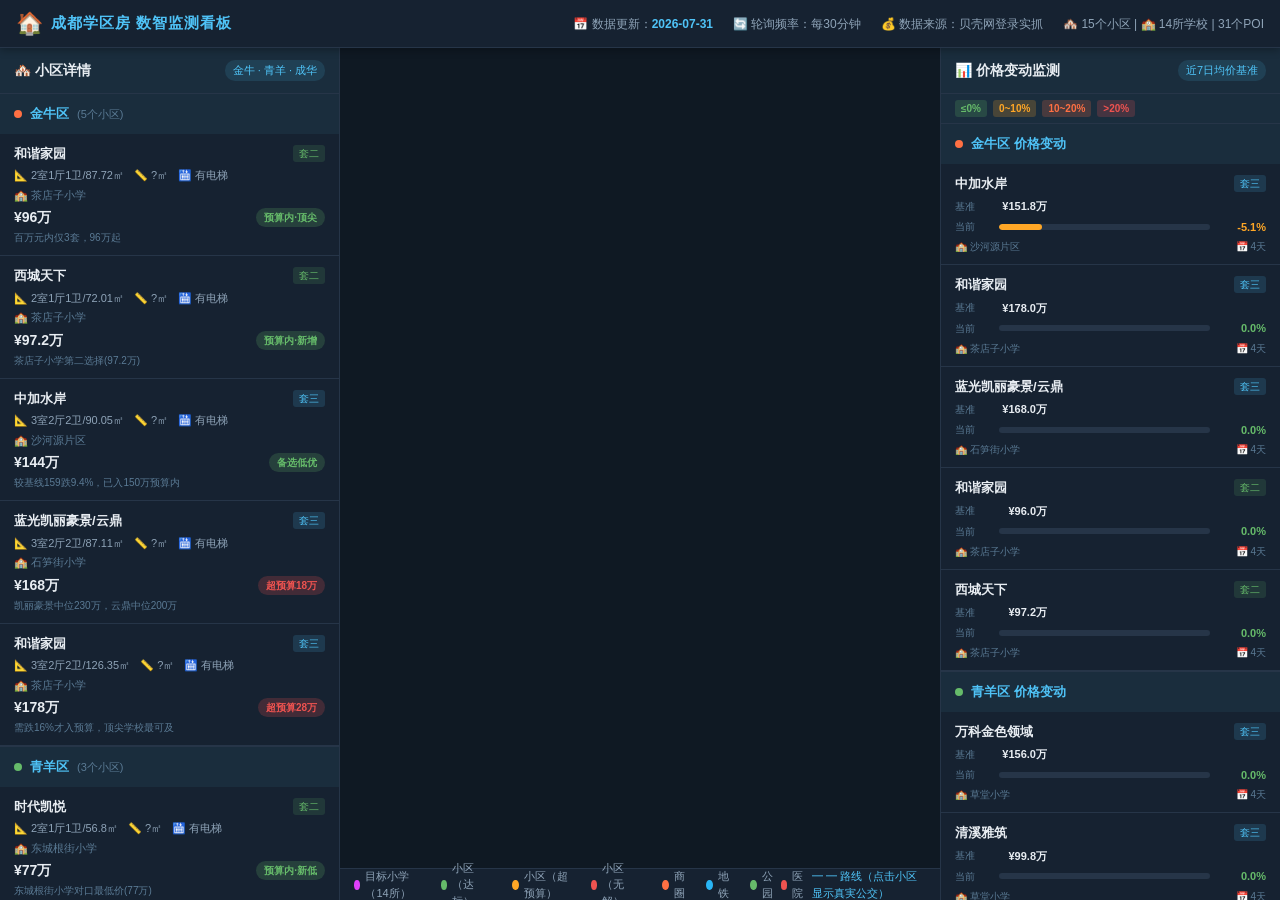
==== index.html @ 5fe9c040 "feat: 区域轮廓+公交路线+医院POI - 3区边界高亮 (AMap.DistrictSearch, 半透明填充) - 点击小区→AMap.Transfer真实公交/步行路线(蓝色=公交段,绿色=" ====
<!DOCTYPE html>
<html lang="zh-CN">
<head>
<meta charset="UTF-8">
<meta name="viewport" content="width=device-width, initial-scale=1.0">
<title>成都学区房 · 数智监测看板</title>
<link rel="icon" href="data:image/svg+xml,<svg xmlns='http://www.w3.org/2000/svg' viewBox='0 0 100 100'><text y='.9em' font-size='90'>🏠</text></svg>">
<script src="config.js"></script>
<link rel="stylesheet" href="css/dashboard.css">
</head>
<body>

<header class="top-bar">
  <div class="top-bar-inner">
    <div class="logo-area">
      <span class="logo-icon">🏠</span>
      <span class="logo-text">成都学区房 数智监测看板</span>
    </div>
    <div class="top-meta">
      <span class="meta-item">📅 数据更新：<b id="lastUpdate">--</b></span>
      <span class="meta-item">🔄 轮询频率：每30分钟</span>
      <span class="meta-item">💰 数据来源：贝壳网登录实抓</span>
      <span class="meta-item" id="summaryTotal"></span>
    </div>
  </div>
</header>

<main class="main-grid">

  <section class="left-panel">
    <div class="panel-header">
      <h2>🏘️ 小区详情</h2>
      <span class="panel-badge">金牛 · 青羊 · 成华</span>
    </div>
    <div id="leftPanels"></div>
  </section>

  <section class="center-panel">
    <div id="amapContainer"></div>
    <div class="map-legend">
      <span class="legend-item"><span class="legend-dot school"></span> 目标小学（14所）</span>
      <span class="legend-item"><span class="legend-dot ok"></span> 小区（达标）</span>
      <span class="legend-item"><span class="legend-dot warn"></span> 小区（超预算）</span>
      <span class="legend-item"><span class="legend-dot alert"></span> 小区（无解）</span>
      <span class="legend-item"><span class="legend-dot poi-shop"></span> 商圈</span>
      <span class="legend-item"><span class="legend-dot poi-transit"></span> 地铁</span>
      <span class="legend-item"><span class="legend-dot poi-park"></span> 公园
      <span class="legend-item"><span class="legend-dot poi-hospital"></span> 医院</span>
      <span class="legend-item" style="color:#4fc3f7">━ ━ 路线（点击小区显示真実公交）</span>
    </div>
  </section>

  <section class="right-panel">
    <div class="panel-header">
      <h2>📊 价格变动监测</h2>
      <span class="panel-badge">近7日均价基准</span>
    </div>
    <div class="legend-compact">
      <span class="l-dot green-bg">≤0%</span>
      <span class="l-dot yellow-bg">0~10%</span>
      <span class="l-dot orange-bg">10~20%</span>
      <span class="l-dot red-bg">>20%</span>
    </div>
    <div id="rightPanels"></div>
  </section>

</main>

<script>
(function(){
  var script = document.createElement('script');
  script.src = 'https://webapi.amap.com/maps?v=' + DASHBOARD_CONFIG.amapVersion + '&key=' + DASHBOARD_CONFIG.amapKey;
  script.onload = function(){ console.log('高德SDK加载完成'); window.dispatchEvent(new Event('amap-ready')); };
  script.onerror = function(){ console.error('高德SDK加载失败，请检查Key'); };
  document.head.appendChild(script);
})();
</script>
<script src="js/dashboard.js"></script>
</body>
</html>
---- css/dashboard.css ----
/* 学区房数智监测看板 - 样式表 */
:root {
  --bg-primary: #0f1923;
  --bg-secondary: #162231;
  --bg-panel: #1a2d3d;
  --bg-card: #1e3448;
  --text-primary: #e8edf2;
  --text-secondary: #8fa4b8;
  --text-dim: #5a7a94;
  --accent-blue: #4fc3f7;
  --accent-green: #66bb6a;
  --accent-yellow: #ffa726;
  --accent-orange: #ff7043;
  --accent-red: #ef5350;
  --border-color: #263548;
  --border-light: #354f66;
  --radius: 6px;
  --radius-sm: 4px;
  --shadow: 0 2px 8px rgba(0,0,0,0.3);
}

* { margin:0; padding:0; box-sizing:border-box; }
body {
  font-family: -apple-system,BlinkMacSystemFont,'Segoe UI','Microsoft YaHei',sans-serif;
  background: var(--bg-primary);
  color: var(--text-primary);
  height: 100vh; overflow: hidden;
  font-size: 13px; line-height: 1.5;
}

/* ===== Header ===== */
.top-bar {
  height: 48px; background: var(--bg-secondary);
  border-bottom: 1px solid var(--border-color);
  display: flex; align-items: center; padding: 0 16px;
  box-shadow: var(--shadow); position: relative; z-index: 10;
}
.top-bar-inner {
  display: flex; align-items: center; justify-content: space-between;
  width: 100%;
}
.logo-area { display: flex; align-items: center; gap: 8px; }
.logo-icon { font-size: 22px; }
.logo-text { font-size: 15px; font-weight: 700; color: var(--accent-blue); letter-spacing: 1px; }
.top-meta { display: flex; gap: 20px; font-size: 12px; color: var(--text-secondary); }
.meta-item b { color: var(--accent-blue); }

/* ===== Main Grid ===== */
.main-grid {
  display: grid;
  grid-template-columns: 340px 1fr 340px;
  height: calc(100vh - 48px);
  overflow: hidden;
}

/* ===== Left / Right Panel ===== */
.left-panel, .right-panel {
  background: var(--bg-secondary);
  overflow-y: auto;
  border-right: 1px solid var(--border-color);
  display: flex; flex-direction: column;
}
.right-panel { border-right: none; border-left: 1px solid var(--border-color); }

.panel-header {
  padding: 12px 14px;
  border-bottom: 1px solid var(--border-color);
  display: flex; align-items: center; justify-content: space-between;
  background: var(--bg-panel); position: sticky; top: 0; z-index: 5;
}
.panel-header h2 { font-size: 14px; font-weight: 600; }
.panel-badge {
  font-size: 11px; color: var(--accent-blue);
  background: rgba(79,195,247,0.12); padding: 2px 8px; border-radius: 10px;
}

.district-block {
  border-bottom: 1px solid var(--border-color);
}
.district-title {
  padding: 10px 14px;
  font-size: 13px; font-weight: 700; color: var(--accent-blue);
  background: var(--bg-panel); position: sticky; top: 45px; z-index: 4;
  display: flex; align-items: center; gap: 8px;
}
.district-title .dot { width: 8px; height: 8px; border-radius: 50%; }
.district-title .dot.jinniu { background: var(--accent-orange); }
.district-title .dot.qingyang { background: var(--accent-green); }
.district-title .dot.chenghua { background: var(--accent-blue); }

/* ===== Left Panel: Community Cards ===== */
.community-card {
  padding: 10px 14px;
  border-bottom: 1px solid var(--border-color);
  transition: background .2s;
}
.community-card:hover { background: var(--bg-card); }
.community-card .c-head {
  display: flex; align-items: center; justify-content: space-between; margin-bottom: 4px;
}
.community-card .c-name {
  font-size: 13px; font-weight: 600;
}
.community-card .c-pool {
  font-size: 10px; padding: 1px 6px; border-radius: 3px;
  font-weight: 500;
}
.c-pool.s3 { background: rgba(79,195,247,0.15); color: var(--accent-blue); }
.c-pool.s2 { background: rgba(102,187,106,0.15); color: var(--accent-green); }
.community-card .c-info {
  font-size: 11px; color: var(--text-secondary); margin-bottom: 3px;
}
.community-card .c-info span { margin-right: 10px; }
.community-card .c-school {
  font-size: 11px; color: var(--text-dim);
}
.community-card .c-price-row {
  display: flex; align-items: center; justify-content: space-between; margin-top: 4px;
}
.community-card .c-price {
  font-size: 14px; font-weight: 700; color: var(--text-primary);
}
.community-card .c-note {
  font-size: 10px; color: var(--text-dim); margin-top: 3px;
  line-height: 1.4;
}

/* Price status tags */
.price-tag {
  font-size: 10px; font-weight: 600; padding: 2px 8px; border-radius: 10px;
}
.price-tag.ok { background: rgba(102,187,106,0.2); color: var(--accent-green); }
.price-tag.warn { background: rgba(255,167,38,0.2); color: var(--accent-yellow); }
.price-tag.alert { background: rgba(239,83,80,0.2); color: var(--accent-red); }

/* ===== Center Panel: Map ===== */
.center-panel {
  position: relative;
  background: var(--bg-primary);
}
#amapContainer {
  width: 100%; height: calc(100% - 32px);
}
.map-legend {
  height: 32px;
  background: var(--bg-secondary);
  display: flex; align-items: center; gap: 18px;
  padding: 0 14px; font-size: 11px; color: var(--text-secondary);
  border-top: 1px solid var(--border-color);
}
.legend-item { display: flex; align-items: center; gap: 5px; }
.legend-dot { width: 10px; height: 10px; border-radius: 50%; }
.legend-dot.school { background: #e040fb; }
.legend-dot.ok { background: var(--accent-green); }
.legend-dot.warn { background: var(--accent-yellow); }
.legend-dot.alert { background: var(--accent-red); }
.legend-dot.poi-shop { background: #ff7043; }
.legend-dot.poi-transit { background: #29b6f6; }
.legend-dot.poi-park { background: #66bb6a; }
.legend-dot.poi-hospital { background: #ef5350; }
.legend-dot.poi-shop { background: #ff7043; }
.legend-dot.poi-transit { background: #29b6f6; }
.legend-dot.poi-park { background: #66bb6a; }

/* ===== Right Panel: Price Cards ===== */
.price-change-card {
  padding: 10px 14px;
  border-bottom: 1px solid var(--border-color);
  transition: background .2s;
}
.price-change-card:hover { background: var(--bg-card); }
.price-change-card .pc-head {
  display: flex; align-items: center; justify-content: space-between; margin-bottom: 5px;
}
.price-change-card .pc-name {
  font-size: 13px; font-weight: 600;
}
.price-change-card .pc-pool {
  font-size: 10px; padding: 1px 6px; border-radius: 3px;
}
.pc-pool.s3 { background: rgba(79,195,247,0.15); color: var(--accent-blue); }
.pc-pool.s2 { background: rgba(102,187,106,0.15); color: var(--accent-green); }
.price-change-card .pc-bar-row {
  display: flex; align-items: center; gap: 8px; margin: 4px 0;
}
.pc-bar-row .pc-label {
  font-size: 10px; color: var(--text-dim); width: 36px; flex-shrink: 0;
}
.pc-bar-row .pc-bar-bg {
  flex: 1; height: 6px; background: var(--border-color); border-radius: 3px;
  position: relative; overflow: hidden;
}
.pc-bar-row .pc-bar-fill {
  height: 100%; border-radius: 3px; transition: width .5s ease;
}
.pc-bar-fill.ok { background: var(--accent-green); }
.pc-bar-fill.warn { background: var(--accent-yellow); }
.pc-bar-fill.orange { background: var(--accent-orange); }
.pc-bar-fill.alert { background: var(--accent-red); }
.pc-bar-row .pc-val {
  font-size: 11px; font-weight: 600; width: 48px; text-align: right; flex-shrink: 0;
}
.price-change-card .pc-detail {
  font-size: 10px; color: var(--text-dim); margin-top: 3px;
  display: flex; justify-content: space-between;
}

/* Price change color coding */
.pc-chg-green { color: var(--accent-green) !important; }
.pc-chg-yellow { color: var(--accent-yellow) !important; }
.pc-chg-orange { color: var(--accent-orange) !important; }
.pc-chg-red { color: var(--accent-red) !important; font-weight: 700; }

/* Highlight >20% */
.price-change-card.chg-alert {
  border-left: 3px solid var(--accent-red);
  background: rgba(239,83,80,0.08);
}

/* Legend bar */
.legend-compact {
  display: flex; gap: 6px; padding: 6px 14px;
  font-size: 10px; border-bottom: 1px solid var(--border-color);
  background: var(--bg-panel);
}
.l-dot { padding: 1px 6px; border-radius: 3px; font-weight: 600; }
.green-bg { background: rgba(102,187,106,0.2); color: var(--accent-green); }
.yellow-bg { background: rgba(255,167,38,0.2); color: var(--accent-yellow); }
.orange-bg { background: rgba(255,112,67,0.2); color: var(--accent-orange); }
.red-bg { background: rgba(239,83,80,0.2); color: var(--accent-red); }

/* ===== Scrollbar ===== */
.left-panel::-webkit-scrollbar,
.right-panel::-webkit-scrollbar {
  width: 5px;
}
.left-panel::-webkit-scrollbar-thumb,
.right-panel::-webkit-scrollbar-thumb {
  background: var(--border-light); border-radius: 3px;
}

/* ===== Responsive ===== */
@media (max-width: 1100px) {
  .main-grid { grid-template-columns: 280px 1fr 280px; }
}
@media (max-width: 800px) {
  .main-grid { grid-template-columns: 1fr; grid-template-rows: auto 50vh auto; }
  .left-panel, .right-panel { border: none; max-height: none; }
}
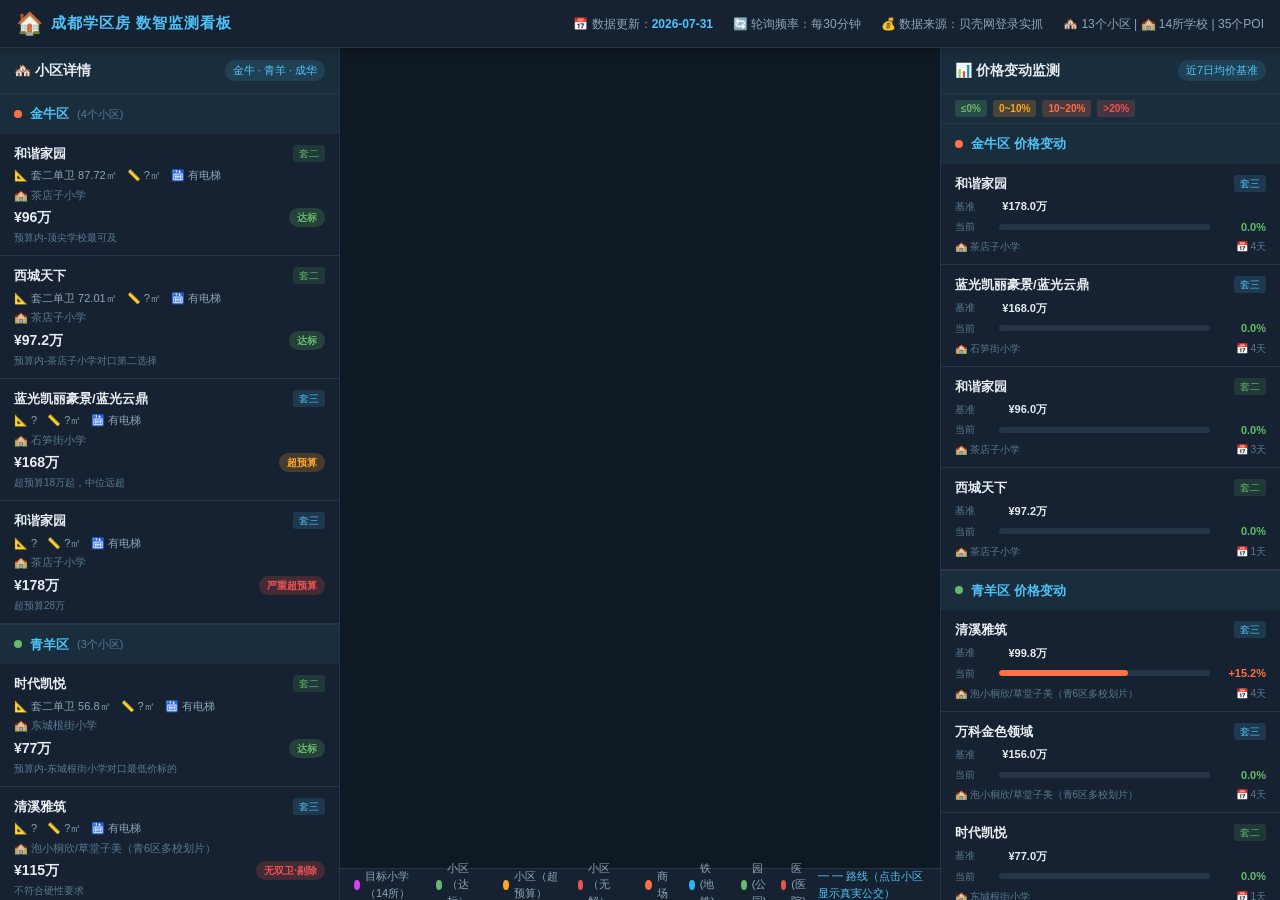
==== commit ea6ea37c: "style: POI标记统一用单字(校/商/医/铁/园/景) - 商圈水滴pin→圆形'商'字标(橙 #ff7043) - 地铁水滴pin→圆形'铁'字标(蓝 #29b6f6) - 公园水滴pin→圆" ====
--- a/index.html
+++ b/index.html
@@ -42,10 +42,10 @@
       <span class="legend-item"><span class="legend-dot ok"></span> 小区（达标）</span>
       <span class="legend-item"><span class="legend-dot warn"></span> 小区（超预算）</span>
       <span class="legend-item"><span class="legend-dot alert"></span> 小区（无解）</span>
-      <span class="legend-item"><span class="legend-dot poi-shop"></span> 商圈</span>
-      <span class="legend-item"><span class="legend-dot poi-transit"></span> 地铁</span>
-      <span class="legend-item"><span class="legend-dot poi-park"></span> 公园
-      <span class="legend-item"><span class="legend-dot poi-hospital"></span> 医院</span>
+      <span class="legend-item"><span class="legend-dot poi-shop"></span> 商场</span>
+      <span class="legend-item"><span class="legend-dot poi-transit"></span> 铁(地铁)</span>
+      <span class="legend-item"><span class="legend-dot poi-park"></span> 园(公园)
+      <span class="legend-item"><span class="legend-dot poi-hospital"></span> 医(医院)</span>
       <span class="legend-item" style="color:#4fc3f7">━ ━ 路线（点击小区显示真実公交）</span>
     </div>
   </section>
--- a/css/dashboard.css
+++ b/css/dashboard.css
@@ -158,9 +158,7 @@
 .legend-dot.poi-transit { background: #29b6f6; }
 .legend-dot.poi-park { background: #66bb6a; }
 .legend-dot.poi-hospital { background: #ef5350; }
-.legend-dot.poi-shop { background: #ff7043; }
-.legend-dot.poi-transit { background: #29b6f6; }
-.legend-dot.poi-park { background: #66bb6a; }
+.legend-dot.poi-landmark { background: #ab47bc; }
 
 /* ===== Right Panel: Price Cards ===== */
 .price-change-card {
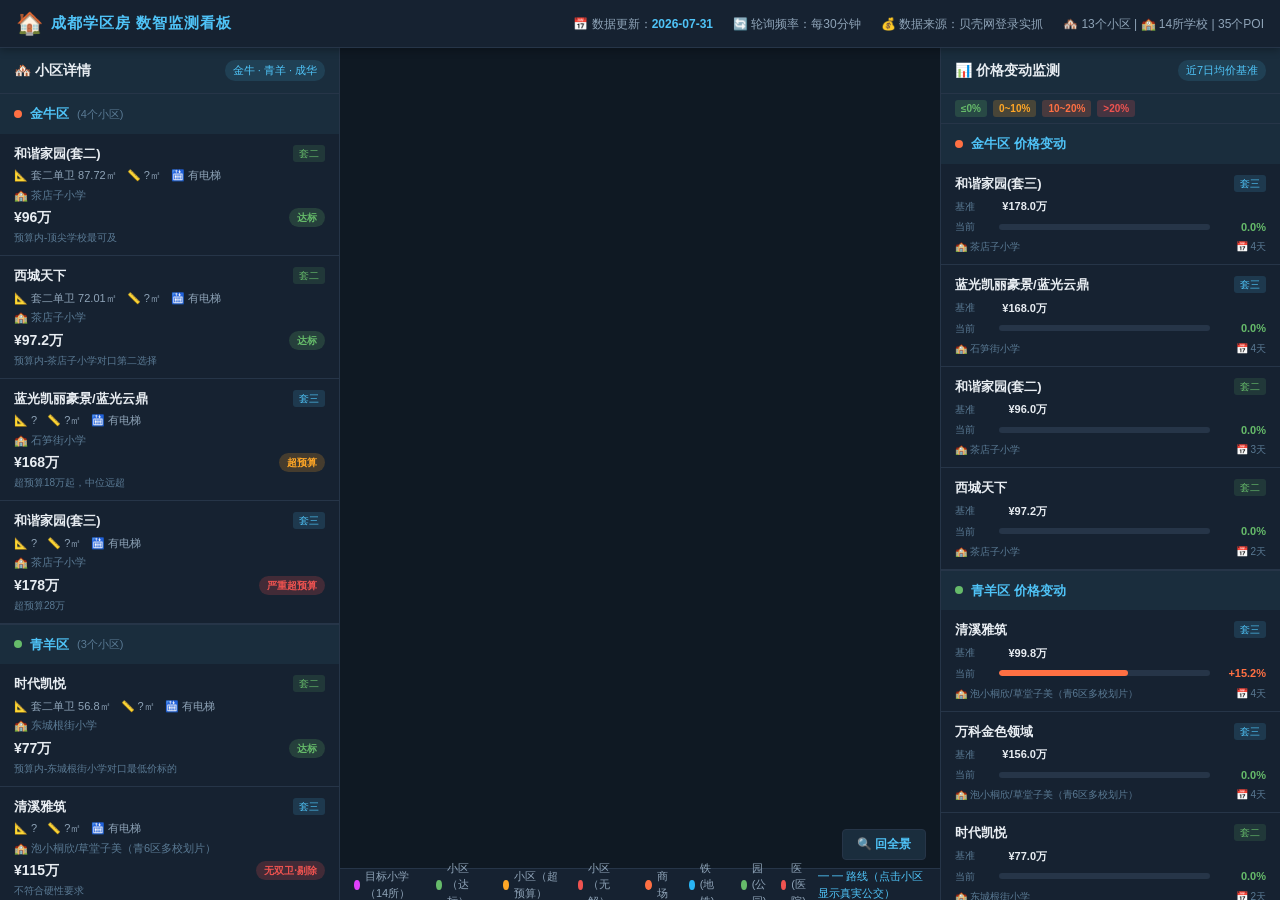
==== commit dce74ec7: "fix: 面板点击同步路线+回全景按钮+3小区池初始化+loading态+学校坐标精修" ====
--- a/index.html
+++ b/index.html
@@ -25,6 +25,7 @@
   </div>
 </header>
 
+<div class="loading-overlay" id="loadingOverlay"><div class="loading-spinner"></div><div>数据加载中...</div></div>
 <main class="main-grid">
 
   <section class="left-panel">
@@ -37,6 +38,7 @@
 
   <section class="center-panel">
     <div id="amapContainer"></div>
+    <button onclick="resetMapView()" style="position:absolute;bottom:40px;right:14px;z-index:999;background:var(--bg-panel);color:var(--accent-blue);border:1px solid var(--border-color);padding:6px 14px;border-radius:4px;cursor:pointer;font-size:12px;font-weight:600">🔍 回全景</button>
     <div class="map-legend">
       <span class="legend-item"><span class="legend-dot school"></span> 目标小学（14所）</span>
       <span class="legend-item"><span class="legend-dot ok"></span> 小区（达标）</span>
--- a/css/dashboard.css
+++ b/css/dashboard.css
@@ -245,3 +245,8 @@
   .main-grid { grid-template-columns: 1fr; grid-template-rows: auto 50vh auto; }
   .left-panel, .right-panel { border: none; max-height: none; }
 }
+
+/* Loading */
+.loading-overlay{position:fixed;top:48px;left:0;right:0;bottom:0;background:var(--bg-primary);display:flex;align-items:center;justify-content:center;z-index:9999;flex-direction:column;gap:12px;color:var(--text-secondary);font-size:14px}
+.loading-spinner{width:32px;height:32px;border:3px solid var(--border-color);border-top-color:var(--accent-blue);border-radius:50%;animation:spin .8s linear infinite}
+@keyframes spin{to{transform:rotate(360deg)}}
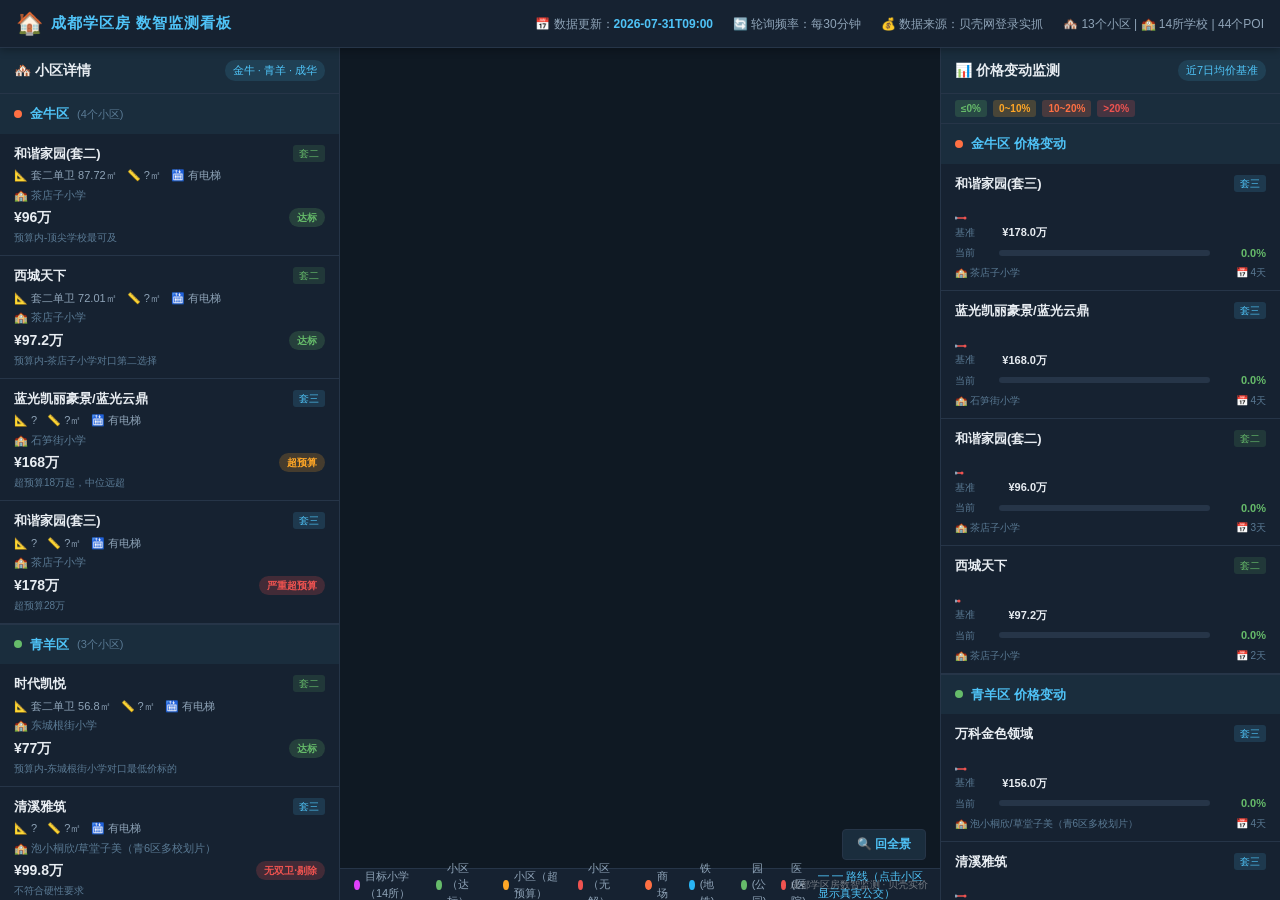
==== commit 711f9868: "fix: 清溪雅筑价格修正+时效提示+迷你趋势+POI扩至45个+水印+键盘快捷键 1. 清溪雅筑:无套三双卫时取priceHistory最后一条套三最低万而非基线价(115→99.8万) 2. 顶部" ====
--- a/index.html
+++ b/index.html
@@ -37,7 +37,7 @@
   </section>
 
   <section class="center-panel">
-    <div id="amapContainer"></div>
+    <div id="amapContainer"><div style="position:absolute;bottom:8px;right:12px;z-index:99;color:rgba(255,255,255,0.4);font-size:10px;pointer-events:none">成都学区房数智监测 · 贝壳实价</div></div>
     <button onclick="resetMapView()" style="position:absolute;bottom:40px;right:14px;z-index:999;background:var(--bg-panel);color:var(--accent-blue);border:1px solid var(--border-color);padding:6px 14px;border-radius:4px;cursor:pointer;font-size:12px;font-weight:600">🔍 回全景</button>
     <div class="map-legend">
       <span class="legend-item"><span class="legend-dot school"></span> 目标小学（14所）</span>
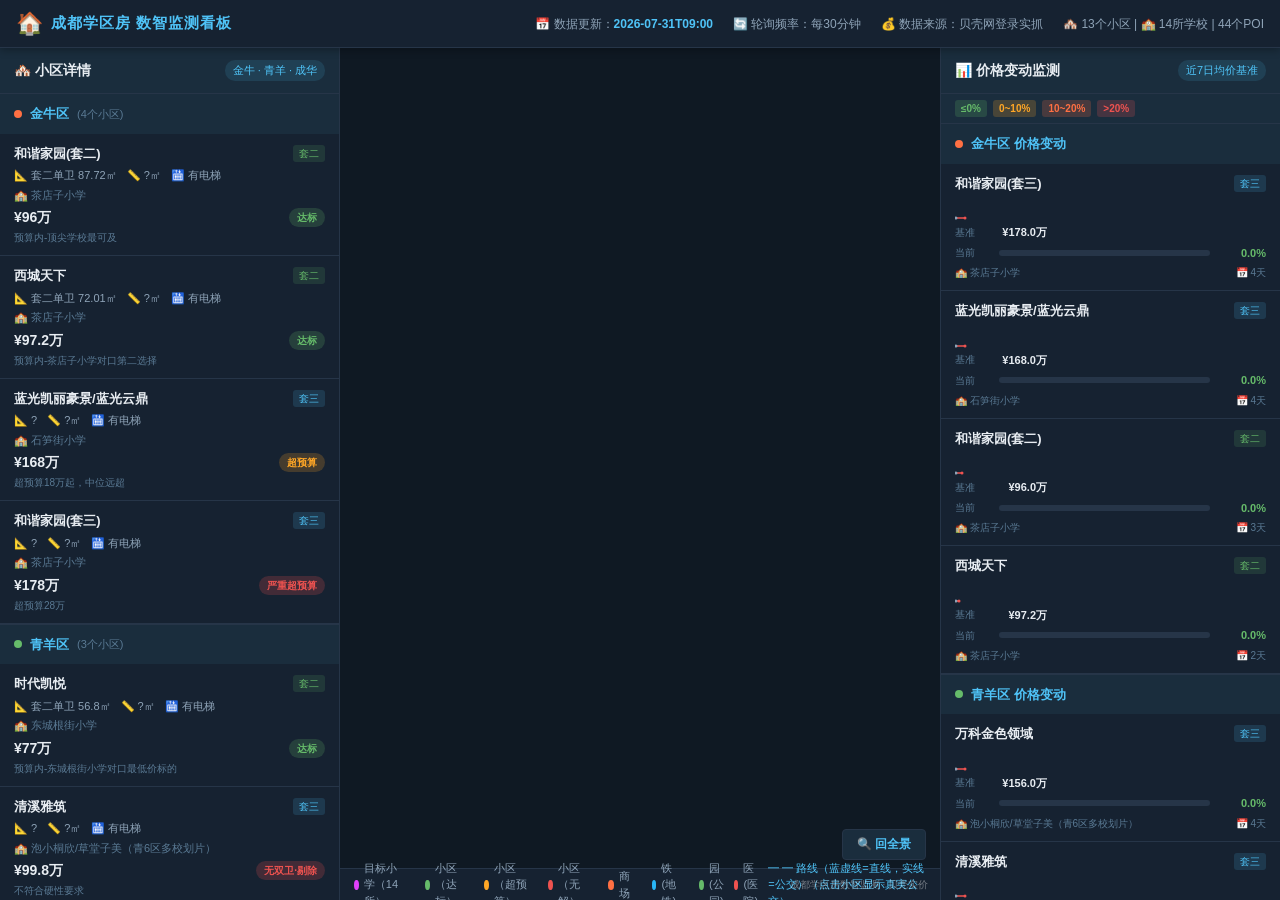
==== commit d4f8226a: "fix: Transfer无权限时无路线显示,加fallback蓝虚线直线 高德Key JS API无Transfer权限时,drawRoute()之前不画任何路径(只有气泡)。 修复: 1. Tra" ====
--- a/index.html
+++ b/index.html
@@ -48,7 +48,7 @@
       <span class="legend-item"><span class="legend-dot poi-transit"></span> 铁(地铁)</span>
       <span class="legend-item"><span class="legend-dot poi-park"></span> 园(公园)
       <span class="legend-item"><span class="legend-dot poi-hospital"></span> 医(医院)</span>
-      <span class="legend-item" style="color:#4fc3f7">━ ━ 路线（点击小区显示真実公交）</span>
+      <span class="legend-item" style="color:#4fc3f7">━ ━ 路线（蓝虚线=直线，实线=公交）（点击小区显示真実公交）</span>
     </div>
   </section>
 
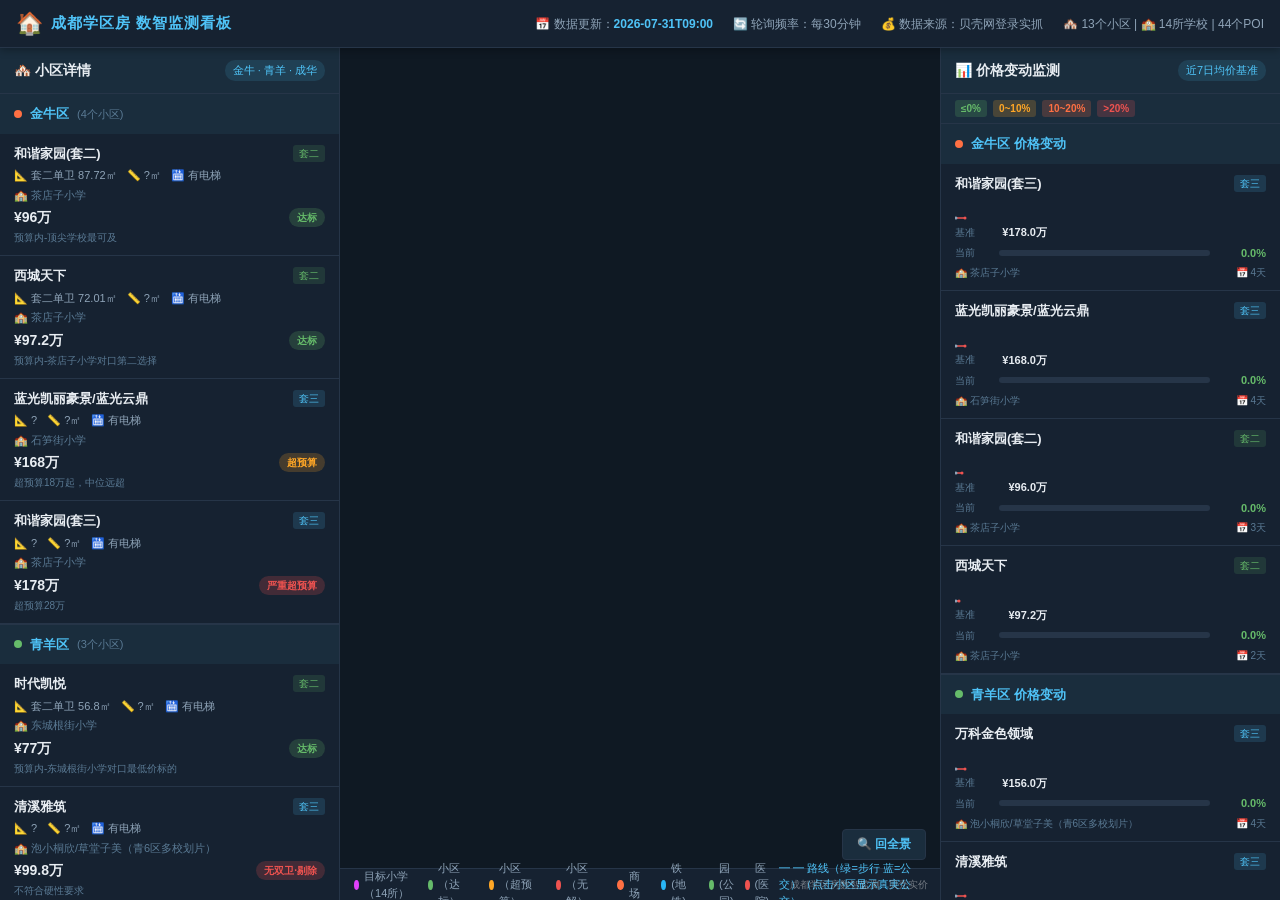
==== commit feabf79a: "feat: 切换Key到e65d26f0(已勾选路径规划API)+恢复公交路线文案 e65d26f0服务权限包含路径规划API,Transfer公交路线查询可正常使用。 恢复气泡文案'绿色=步行段|蓝" ====
--- a/index.html
+++ b/index.html
@@ -48,7 +48,7 @@
       <span class="legend-item"><span class="legend-dot poi-transit"></span> 铁(地铁)</span>
       <span class="legend-item"><span class="legend-dot poi-park"></span> 园(公园)
       <span class="legend-item"><span class="legend-dot poi-hospital"></span> 医(医院)</span>
-      <span class="legend-item" style="color:#4fc3f7">━ ━ 路线（蓝虚线=直线，实线=公交）（点击小区显示真実公交）</span>
+      <span class="legend-item" style="color:#4fc3f7">━ ━ 路线（绿=步行 蓝=公交）（点击小区显示真実公交）</span>
     </div>
   </section>
 
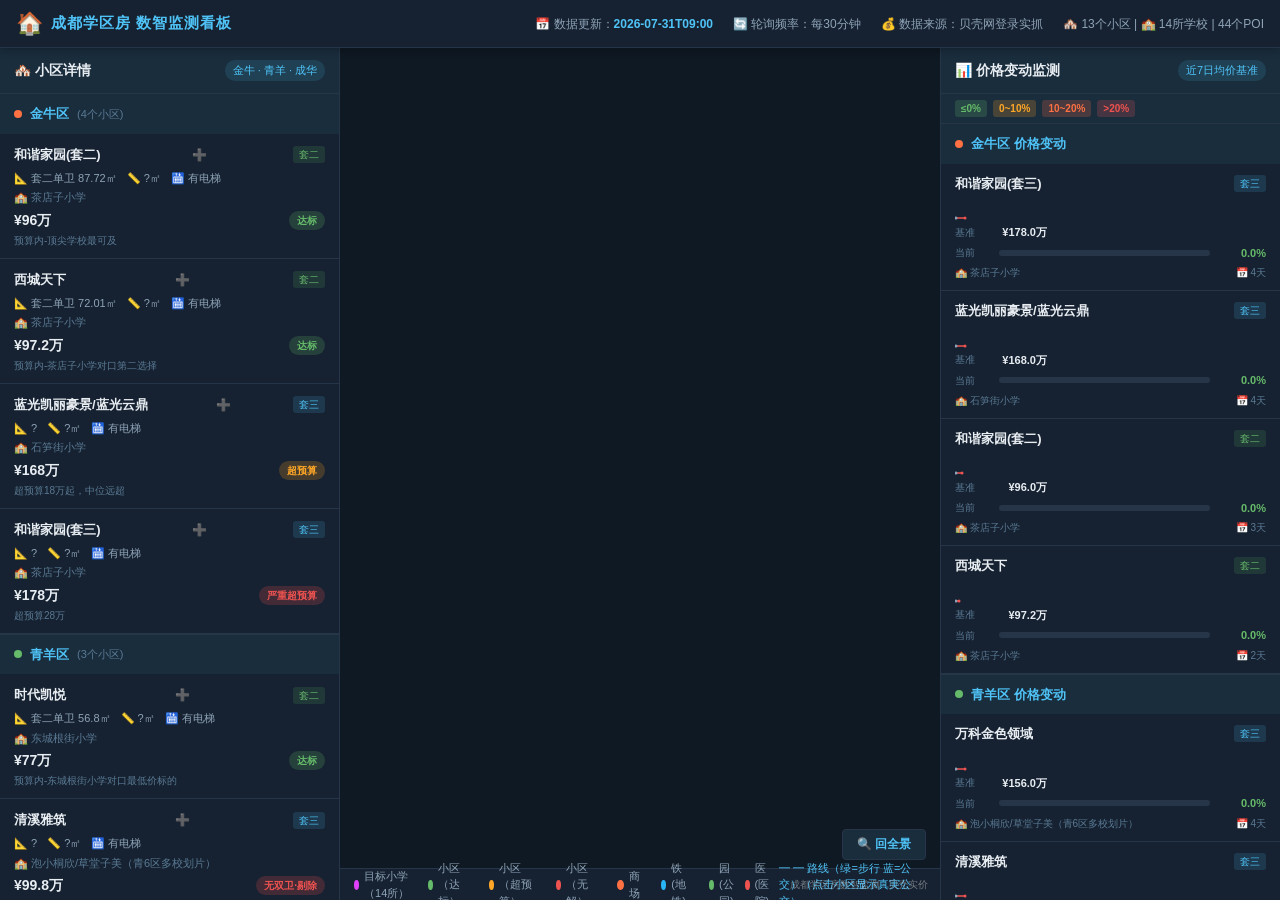
==== commit db1e5cc5: "feat: 完整购房决策系统-6项齐上 1. 多小区对比: 左边选✅,底部栏,弹对比表(价格/学校/地铁/商圈/医院/公园+综合得分) 2. 综合得分: 加权总分(价格25%+学校25%+地铁20%+" ====
--- a/index.html
+++ b/index.html
@@ -7,6 +7,7 @@
 <link rel="icon" href="data:image/svg+xml,<svg xmlns='http://www.w3.org/2000/svg' viewBox='0 0 100 100'><text y='.9em' font-size='90'>🏠</text></svg>">
 <script src="config.js"></script>
 <link rel="stylesheet" href="css/dashboard.css">
+  <link rel="stylesheet" href="css/compare.css">
 </head>
 <body>
 
@@ -78,5 +79,6 @@
 })();
 </script>
 <script src="js/dashboard.js"></script>
+  <script src="js/compare.js"></script>
 </body>
 </html>
--- a/css/dashboard.css
+++ b/css/dashboard.css
@@ -250,3 +250,5 @@
 .loading-overlay{position:fixed;top:48px;left:0;right:0;bottom:0;background:var(--bg-primary);display:flex;align-items:center;justify-content:center;z-index:9999;flex-direction:column;gap:12px;color:var(--text-secondary);font-size:14px}
 .loading-spinner{width:32px;height:32px;border:3px solid var(--border-color);border-top-color:var(--accent-blue);border-radius:50%;animation:spin .8s linear infinite}
 @keyframes spin{to{transform:rotate(360deg)}}
+
+.pc-bar-row.target-line{border-top:2px dashed #ef5350;margin-top:4px;padding-top:6px}.pc-bar-row.target-line .pc-val{color:#ef5350;font-weight:bold}
--- a/css/compare.css
+++ b/css/compare.css
@@ -0,0 +1,18 @@
+/* 对比系统样式 */
+.compare-check {
+  cursor: pointer; border-radius: 3px; padding: 2px 6px;
+  font-size: 12px; transition: all .2s; user-select: none;
+  margin-left: 6px; flex-shrink: 0;
+}
+.community-card { position: relative; }
+.compare-overlay {
+  position: fixed; top:0;left:0;right:0;bottom:0;
+  background: rgba(0,0,0,0.75); z-index: 9998;
+}
+.compare-panel {
+  position: fixed; top:0;left:0;right:0;bottom:0;
+  z-index: 9999; overflow-y: auto;
+  display: flex; align-items: flex-start; justify-content: center;
+}
+.compare-panel table td { border-bottom: 1px solid #1a2a3a; }
+.compare-panel tr:last-child td { border-bottom: none; }
